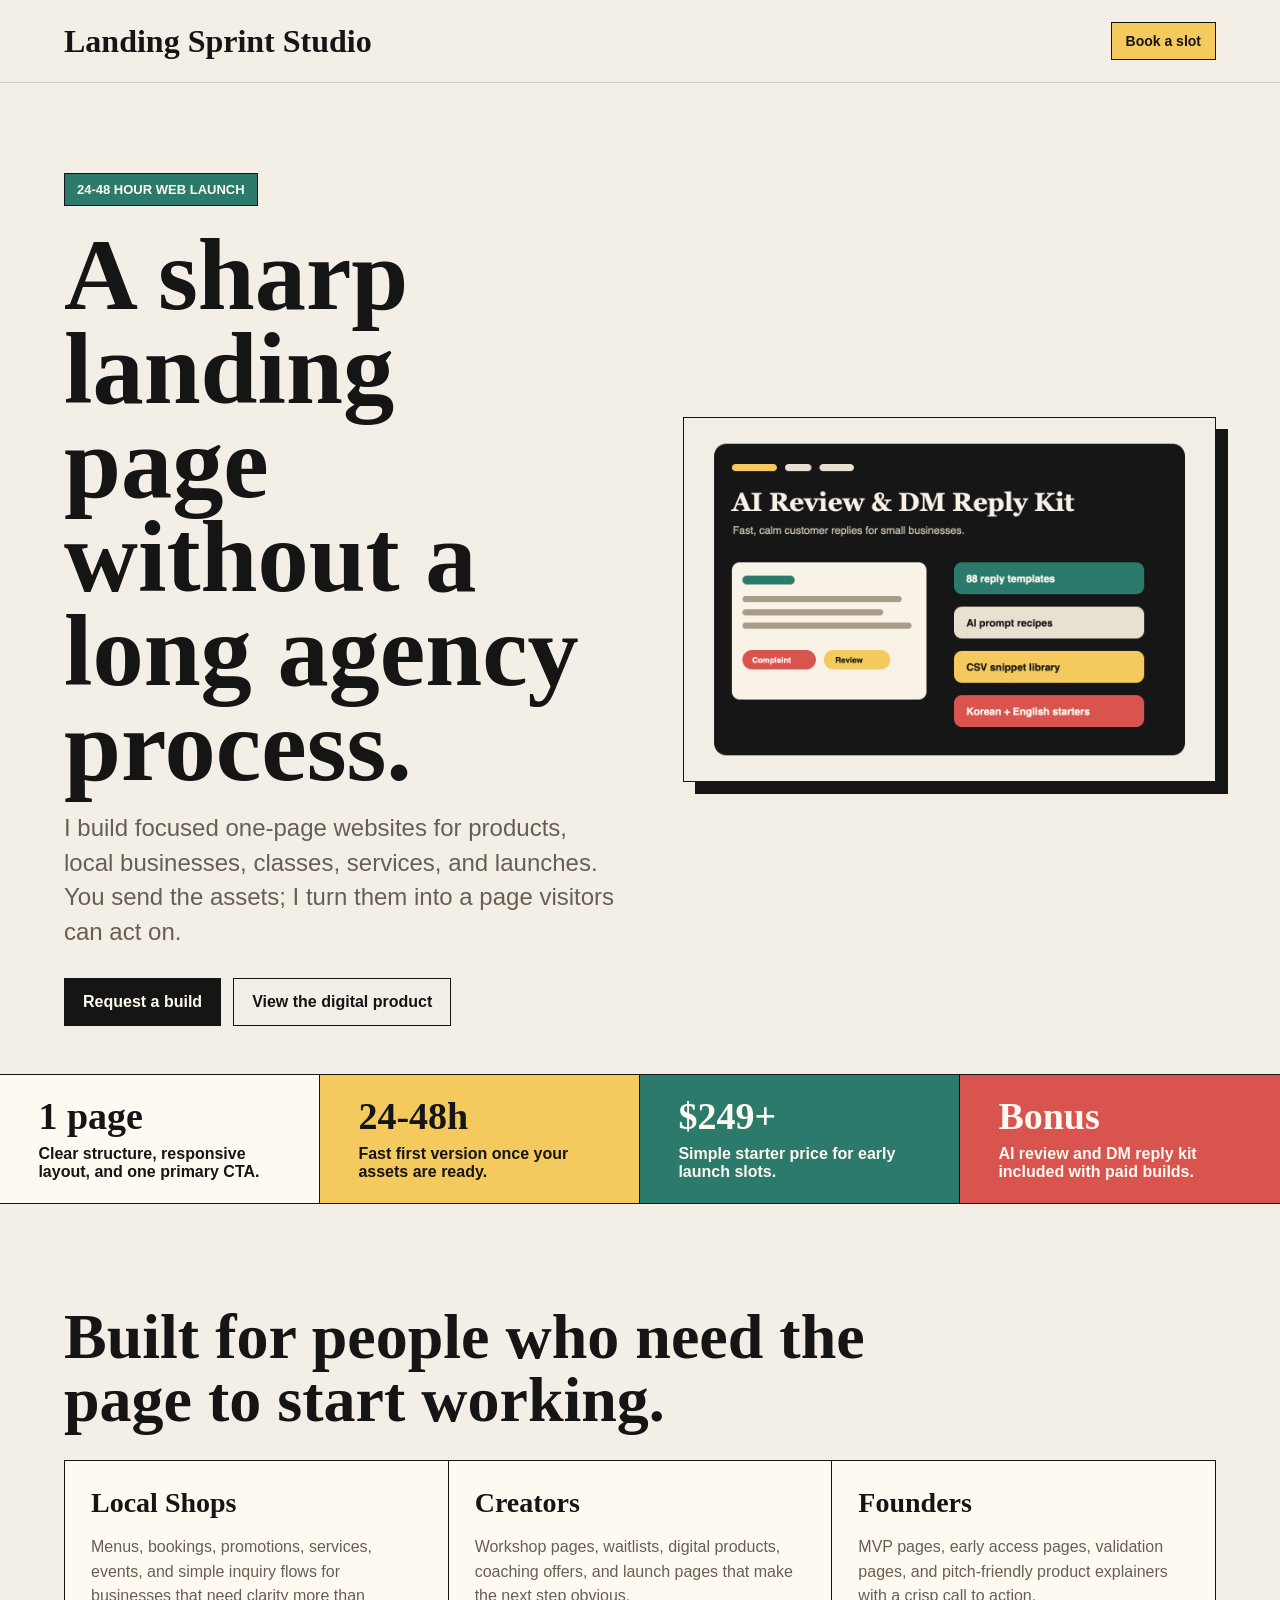
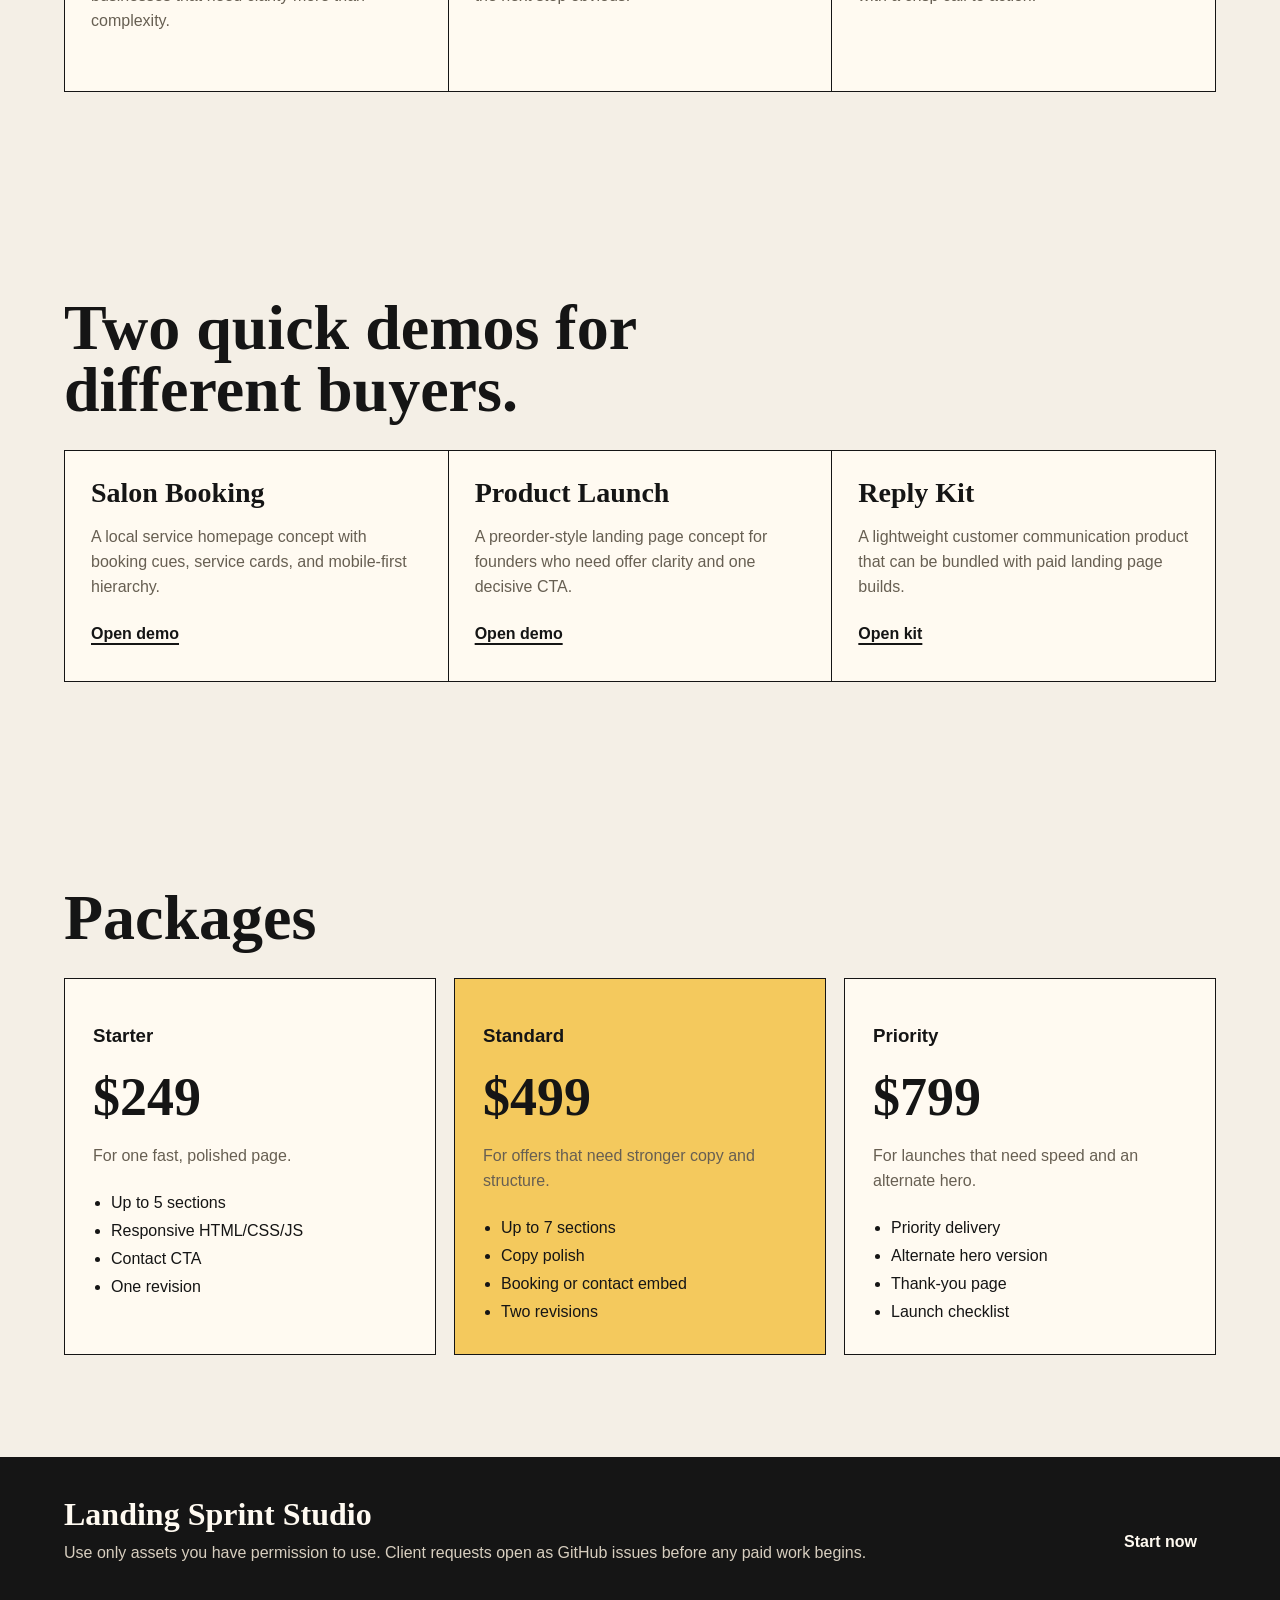
==== index.html @ 3323cf28 "Launch landing sprint revenue kit" ====
<!doctype html>
<html lang="en">
  <head>
    <meta charset="utf-8">
    <meta name="viewport" content="width=device-width, initial-scale=1">
    <title>24-Hour Landing Page Sprint</title>
    <meta name="description" content="Fast, polished landing pages and AI customer reply templates for small businesses.">
    <link rel="stylesheet" href="styles.css">
  </head>
  <body>
    <script>
      window.REQUEST_URL = "https://github.com/ycx1678/landing-sprint-studio/issues/new/choose";
    </script>
    <main class="page">
      <nav class="nav" aria-label="Main navigation">
        <div class="brand">Landing Sprint Studio</div>
        <a href="https://github.com/ycx1678/landing-sprint-studio/issues/new/choose">Book a slot</a>
      </nav>

      <section class="hero">
        <div>
          <span class="eyebrow">24-48 hour web launch</span>
          <h1>A sharp landing page without a long agency process.</h1>
          <p class="lead">
            I build focused one-page websites for products, local businesses, classes, services, and launches. You send the assets; I turn them into a page visitors can act on.
          </p>
          <div class="actions">
            <a class="button" href="https://github.com/ycx1678/landing-sprint-studio/issues/new/choose">Request a build</a>
            <a class="button secondary" href="revenue-kit/product/ai-review-dm-kit/README.md">View the digital product</a>
          </div>
        </div>
        <figure class="preview">
          <img src="revenue-kit/assets/review-kit-preview.png" alt="Preview of the AI Review and DM Reply Kit product">
        </figure>
      </section>

      <section class="strip" aria-label="Offer highlights">
        <div>
          <strong>1 page</strong>
          <span>Clear structure, responsive layout, and one primary CTA.</span>
        </div>
        <div>
          <strong>24-48h</strong>
          <span>Fast first version once your assets are ready.</span>
        </div>
        <div>
          <strong>$249+</strong>
          <span>Simple starter price for early launch slots.</span>
        </div>
        <div>
          <strong>Bonus</strong>
          <span>AI review and DM reply kit included with paid builds.</span>
        </div>
      </section>

      <section class="section">
        <h2>Built for people who need the page to start working.</h2>
        <div class="grid">
          <article class="tile">
            <h3>Local Shops</h3>
            <p>Menus, bookings, promotions, services, events, and simple inquiry flows for businesses that need clarity more than complexity.</p>
          </article>
          <article class="tile">
            <h3>Creators</h3>
            <p>Workshop pages, waitlists, digital products, coaching offers, and launch pages that make the next step obvious.</p>
          </article>
          <article class="tile">
            <h3>Founders</h3>
            <p>MVP pages, early access pages, validation pages, and pitch-friendly product explainers with a crisp call to action.</p>
          </article>
        </div>
      </section>

      <section class="section">
        <h2>Two quick demos for different buyers.</h2>
        <div class="grid">
          <article class="tile">
            <h3>Salon Booking</h3>
            <p>A local service homepage concept with booking cues, service cards, and mobile-first hierarchy.</p>
            <a class="text-link" href="portfolio/salon-booking/">Open demo</a>
          </article>
          <article class="tile">
            <h3>Product Launch</h3>
            <p>A preorder-style landing page concept for founders who need offer clarity and one decisive CTA.</p>
            <a class="text-link" href="portfolio/product-launch/">Open demo</a>
          </article>
          <article class="tile">
            <h3>Reply Kit</h3>
            <p>A lightweight customer communication product that can be bundled with paid landing page builds.</p>
            <a class="text-link" href="revenue-kit/product/ai-review-dm-kit/README.md">Open kit</a>
          </article>
        </div>
      </section>

      <section class="section" id="packages">
        <h2>Packages</h2>
        <div class="packages">
          <article class="package">
            <h3>Starter</h3>
            <div class="price">$249</div>
            <p>For one fast, polished page.</p>
            <ul>
              <li>Up to 5 sections</li>
              <li>Responsive HTML/CSS/JS</li>
              <li>Contact CTA</li>
              <li>One revision</li>
            </ul>
          </article>
          <article class="package featured">
            <h3>Standard</h3>
            <div class="price">$499</div>
            <p>For offers that need stronger copy and structure.</p>
            <ul>
              <li>Up to 7 sections</li>
              <li>Copy polish</li>
              <li>Booking or contact embed</li>
              <li>Two revisions</li>
            </ul>
          </article>
          <article class="package">
            <h3>Priority</h3>
            <div class="price">$799</div>
            <p>For launches that need speed and an alternate hero.</p>
            <ul>
              <li>Priority delivery</li>
              <li>Alternate hero version</li>
              <li>Thank-you page</li>
              <li>Launch checklist</li>
            </ul>
          </article>
        </div>
      </section>

      <footer class="footer">
        <div>
          <div class="brand">Landing Sprint Studio</div>
          <p>Use only assets you have permission to use. Client requests open as GitHub issues before any paid work begins.</p>
        </div>
        <a class="button" href="https://github.com/ycx1678/landing-sprint-studio/issues/new/choose">Start now</a>
      </footer>
    </main>
  </body>
</html>
---- styles.css ----
:root {
  --ink: #151515;
  --paper: #f4efe6;
  --paper-2: #fffaf1;
  --green: #2c7a6b;
  --red: #d9534f;
  --yellow: #f4c95d;
  --line: rgba(21, 21, 21, 0.16);
  --muted: #675f52;
}

* {
  box-sizing: border-box;
}

body {
  margin: 0;
  background: var(--paper);
  color: var(--ink);
  font-family: Avenir Next, Avenir, Helvetica, Arial, sans-serif;
}

a {
  color: inherit;
}

.page {
  min-height: 100vh;
}

.nav {
  display: flex;
  justify-content: space-between;
  align-items: center;
  gap: 16px;
  padding: 22px clamp(18px, 5vw, 72px);
  border-bottom: 1px solid var(--line);
}

.brand {
  font-family: Georgia, serif;
  font-size: clamp(22px, 3vw, 32px);
  font-weight: 700;
}

.nav a {
  text-decoration: none;
  font-weight: 700;
  font-size: 14px;
  padding: 10px 14px;
  border: 1px solid var(--ink);
  background: var(--yellow);
}

.hero {
  display: grid;
  grid-template-columns: minmax(0, 1.02fr) minmax(320px, 0.98fr);
  gap: clamp(28px, 5vw, 76px);
  align-items: center;
  padding: clamp(42px, 7vw, 96px) clamp(18px, 5vw, 72px) 48px;
}

.eyebrow {
  display: inline-flex;
  width: fit-content;
  padding: 8px 12px;
  border: 1px solid var(--ink);
  background: var(--green);
  color: var(--paper-2);
  font-size: 13px;
  font-weight: 800;
  letter-spacing: 0;
  text-transform: uppercase;
}

h1 {
  margin: 22px 0 18px;
  max-width: 840px;
  font-family: Georgia, serif;
  font-size: clamp(46px, 8vw, 116px);
  line-height: 0.92;
  letter-spacing: 0;
}

.lead {
  max-width: 670px;
  margin: 0 0 28px;
  color: var(--muted);
  font-size: clamp(18px, 2vw, 24px);
  line-height: 1.45;
}

.actions {
  display: flex;
  flex-wrap: wrap;
  gap: 12px;
  align-items: center;
}

.button {
  display: inline-flex;
  justify-content: center;
  align-items: center;
  min-height: 48px;
  padding: 13px 18px;
  border: 1px solid var(--ink);
  background: var(--ink);
  color: var(--paper-2);
  text-decoration: none;
  font-weight: 800;
}

.button.secondary {
  background: transparent;
  color: var(--ink);
}

.text-link {
  display: inline-flex;
  margin-top: 10px;
  color: var(--ink);
  font-weight: 900;
  text-decoration-thickness: 2px;
  text-underline-offset: 4px;
}

.preview {
  margin: 0;
  border: 1px solid var(--ink);
  background: var(--paper-2);
  box-shadow: 12px 12px 0 var(--ink);
}

.preview img {
  display: block;
  width: 100%;
  height: auto;
}

.strip {
  display: grid;
  grid-template-columns: repeat(4, 1fr);
  border-top: 1px solid var(--ink);
  border-bottom: 1px solid var(--ink);
}

.strip div {
  min-height: 112px;
  padding: 22px clamp(18px, 3vw, 42px);
  border-right: 1px solid var(--ink);
  background: var(--paper-2);
}

.strip div:nth-child(2) {
  background: var(--yellow);
}

.strip div:nth-child(3) {
  background: var(--green);
  color: var(--paper-2);
}

.strip div:nth-child(4) {
  border-right: 0;
  background: var(--red);
  color: var(--paper-2);
}

.strip strong {
  display: block;
  font-family: Georgia, serif;
  font-size: clamp(24px, 3vw, 38px);
  line-height: 1;
}

.strip span {
  display: block;
  margin-top: 10px;
  font-weight: 700;
}

.section {
  padding: clamp(48px, 8vw, 104px) clamp(18px, 5vw, 72px);
}

.section h2 {
  max-width: 820px;
  margin: 0 0 28px;
  font-family: Georgia, serif;
  font-size: clamp(34px, 5vw, 72px);
  line-height: 0.98;
}

.grid {
  display: grid;
  grid-template-columns: repeat(3, 1fr);
  gap: 1px;
  border: 1px solid var(--ink);
  background: var(--ink);
}

.tile {
  min-height: 230px;
  padding: 26px;
  background: var(--paper-2);
}

.tile h3 {
  margin: 0 0 16px;
  font-family: Georgia, serif;
  font-size: 28px;
}

.tile p,
.package p,
.footer p {
  color: var(--muted);
  line-height: 1.55;
}

.packages {
  display: grid;
  grid-template-columns: repeat(3, 1fr);
  gap: 18px;
}

.package {
  border: 1px solid var(--ink);
  background: var(--paper-2);
  padding: 28px;
}

.package.featured {
  background: var(--yellow);
}

.price {
  font-family: Georgia, serif;
  font-size: 54px;
  font-weight: 700;
}

.package ul {
  margin: 20px 0 0;
  padding-left: 18px;
  line-height: 1.75;
}

.footer {
  display: grid;
  grid-template-columns: 1fr auto;
  gap: 24px;
  align-items: end;
  padding: 38px clamp(18px, 5vw, 72px);
  border-top: 1px solid var(--ink);
  background: var(--ink);
  color: var(--paper-2);
}

.footer p {
  margin: 8px 0 0;
  color: #d7cebf;
}

@media (max-width: 900px) {
  .hero,
  .packages,
  .grid,
  .strip,
  .footer {
    grid-template-columns: 1fr;
  }

  .strip div {
    border-right: 0;
    border-bottom: 1px solid var(--ink);
  }

  .strip div:last-child {
    border-bottom: 0;
  }

  .preview {
    box-shadow: 8px 8px 0 var(--ink);
  }
}

@media (max-width: 520px) {
  .nav {
    align-items: flex-start;
    flex-direction: column;
  }

  .actions {
    flex-direction: column;
    align-items: stretch;
  }

  .button {
    width: 100%;
  }
}
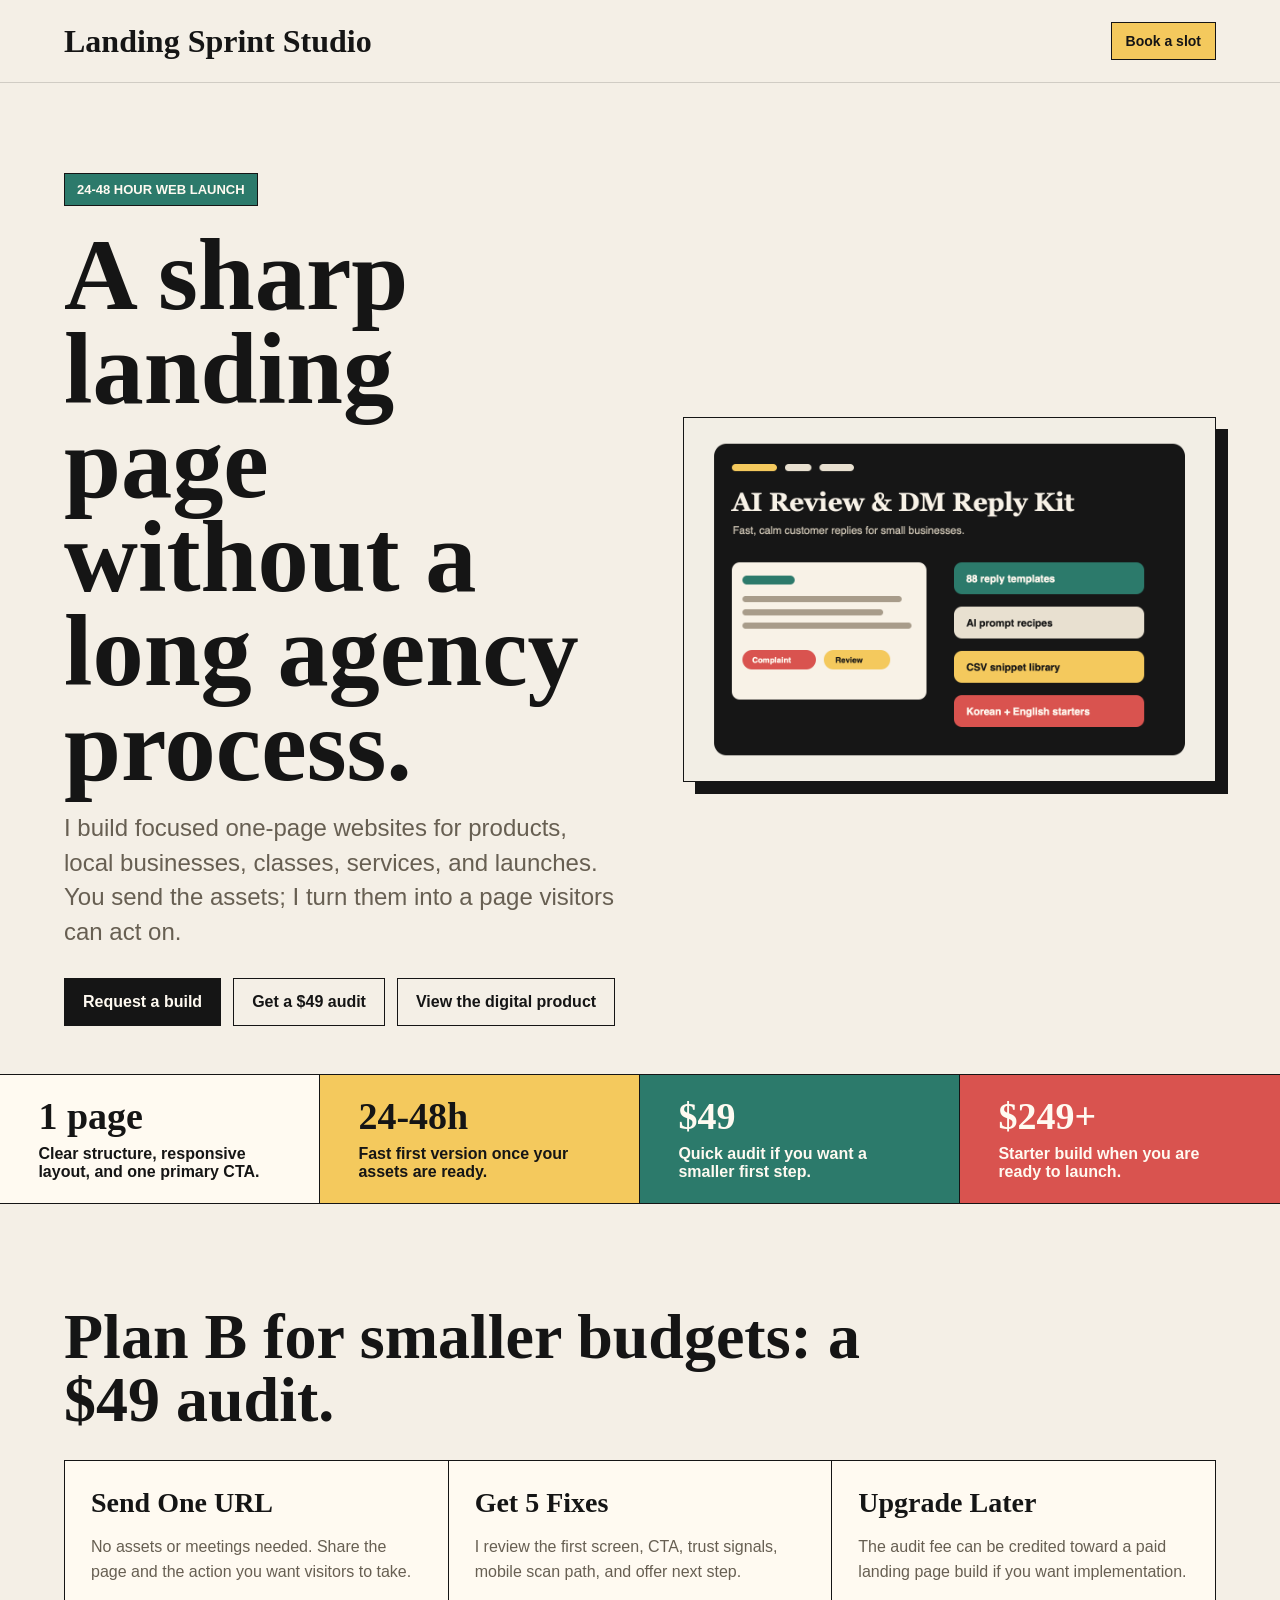
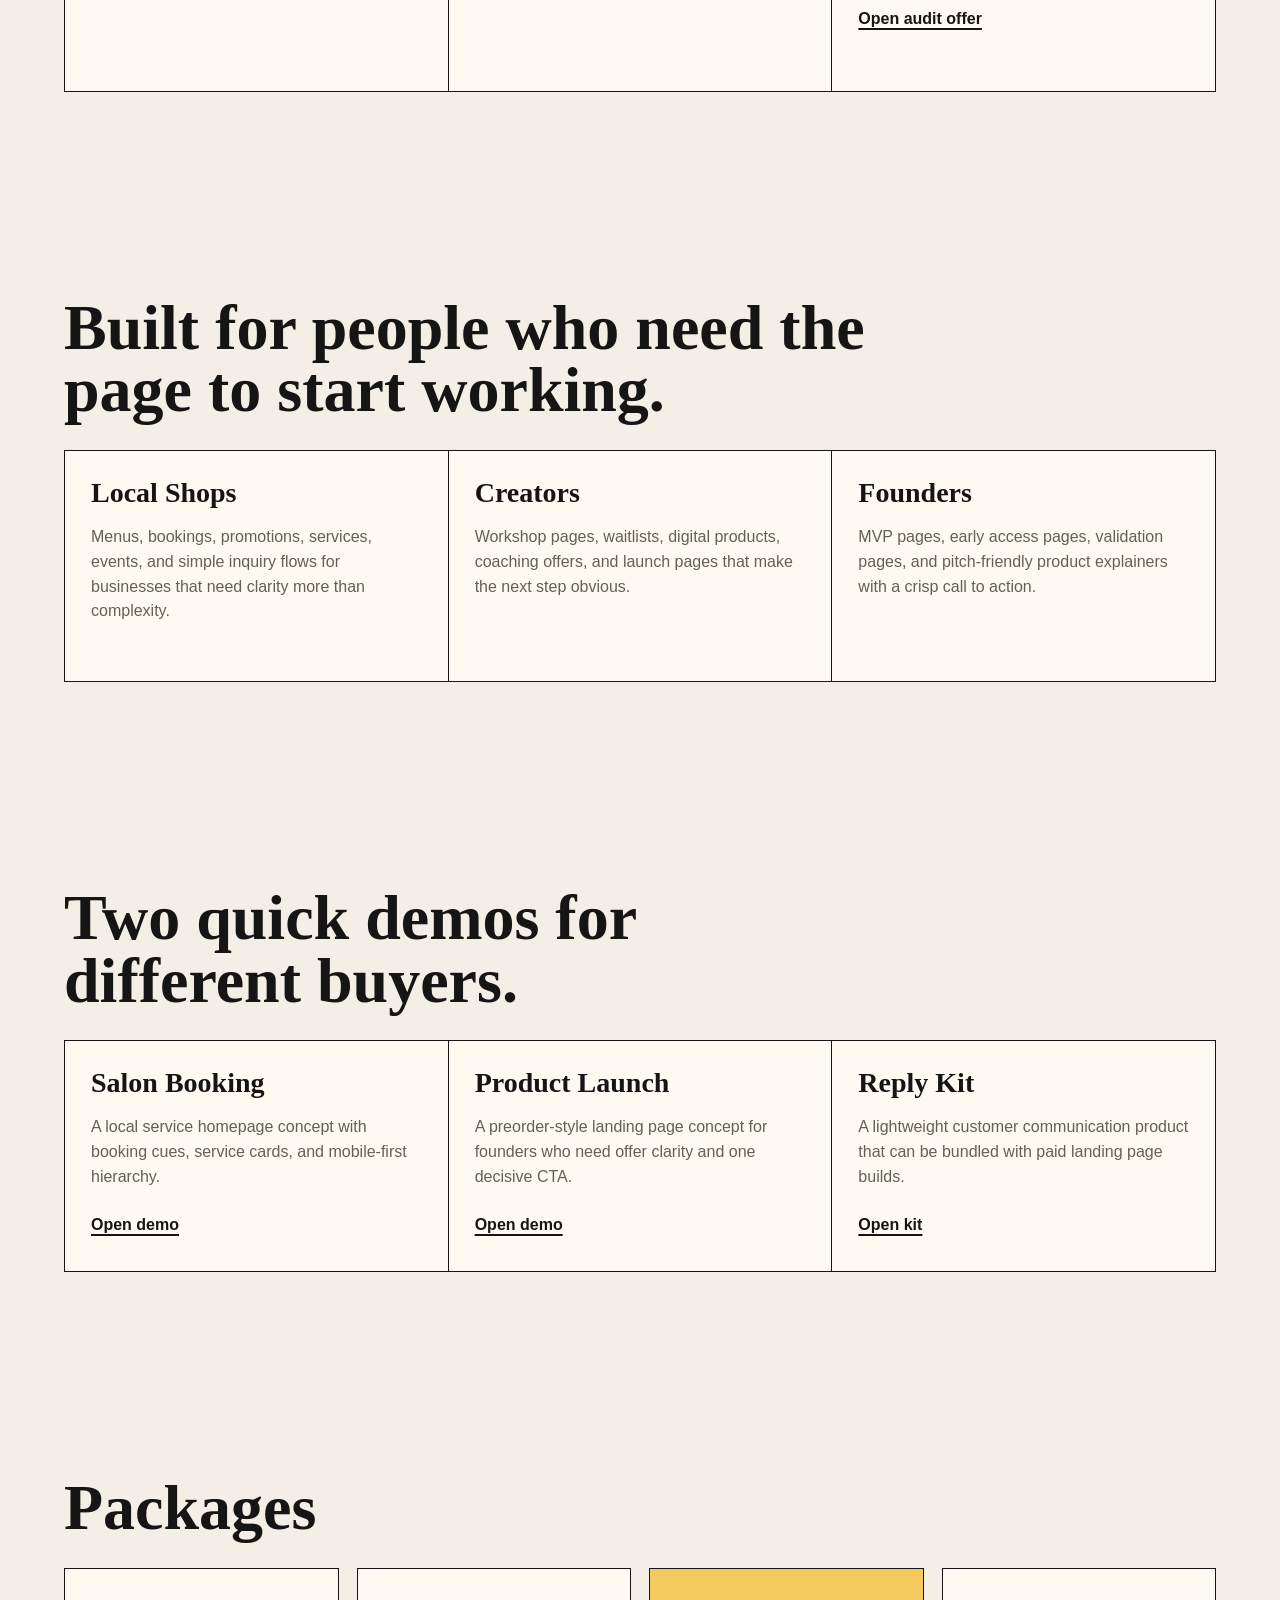
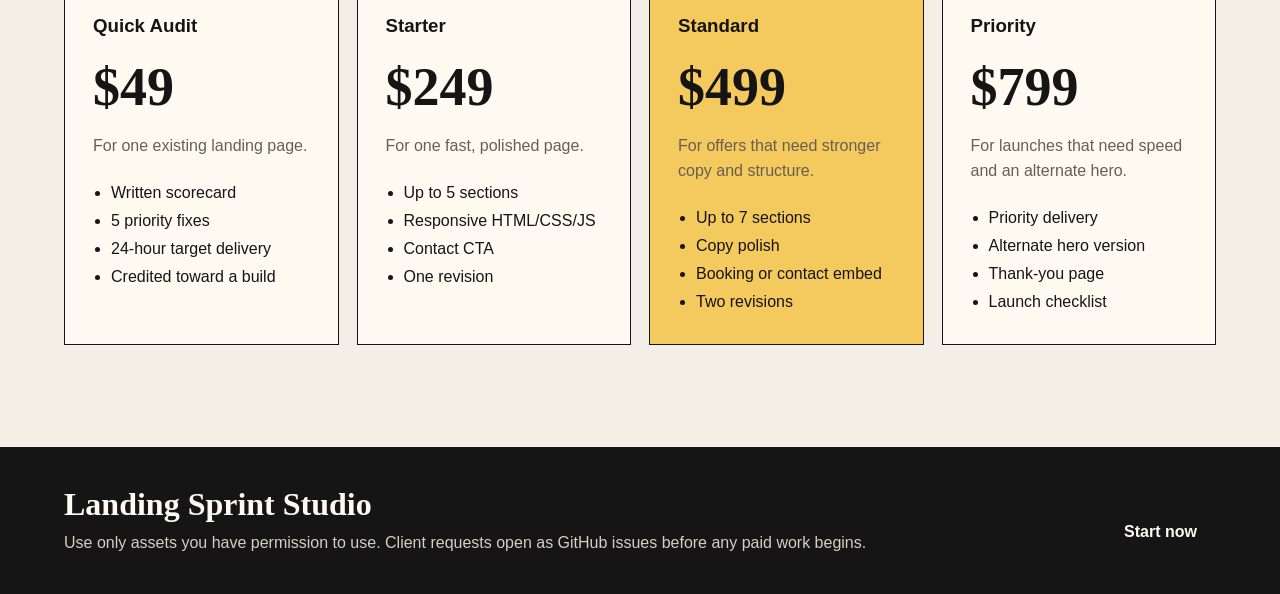
==== commit 8140306b: "Add Plan B landing page audit offer" ====
--- a/index.html
+++ b/index.html
@@ -5,7 +5,46 @@
     <meta name="viewport" content="width=device-width, initial-scale=1">
     <title>24-Hour Landing Page Sprint</title>
     <meta name="description" content="Fast, polished landing pages and AI customer reply templates for small businesses.">
+    <meta property="og:title" content="Landing Sprint Studio">
+    <meta property="og:description" content="24-48 hour responsive landing pages for small businesses, creators, and product launches.">
+    <meta property="og:type" content="website">
+    <meta property="og:url" content="https://ycx1678.github.io/landing-sprint-studio/">
+    <meta property="og:image" content="https://ycx1678.github.io/landing-sprint-studio/revenue-kit/assets/review-kit-preview.png">
+    <meta name="twitter:card" content="summary_large_image">
     <link rel="stylesheet" href="styles.css">
+    <script type="application/ld+json">
+      {
+        "@context": "https://schema.org",
+        "@type": "ProfessionalService",
+        "name": "Landing Sprint Studio",
+        "url": "https://ycx1678.github.io/landing-sprint-studio/",
+        "description": "Fast, responsive landing page design and development for small businesses, creators, and product launches.",
+        "areaServed": "Worldwide",
+        "offers": [
+          {
+            "@type": "Offer",
+            "name": "Quick Landing Page Audit",
+            "price": "49",
+            "priceCurrency": "USD",
+            "availability": "https://schema.org/InStock"
+          },
+          {
+            "@type": "Offer",
+            "name": "Starter Landing Page Sprint",
+            "price": "249",
+            "priceCurrency": "USD",
+            "availability": "https://schema.org/InStock"
+          },
+          {
+            "@type": "Offer",
+            "name": "Standard Landing Page Sprint",
+            "price": "499",
+            "priceCurrency": "USD",
+            "availability": "https://schema.org/InStock"
+          }
+        ]
+      }
+    </script>
   </head>
   <body>
     <script>
@@ -26,7 +65,8 @@
           </p>
           <div class="actions">
             <a class="button" href="https://github.com/ycx1678/landing-sprint-studio/issues/new/choose">Request a build</a>
-            <a class="button secondary" href="revenue-kit/product/ai-review-dm-kit/README.md">View the digital product</a>
+            <a class="button secondary" href="services/landing-page-audit/">Get a $49 audit</a>
+            <a class="button secondary" href="products/ai-review-dm-kit/">View the digital product</a>
           </div>
         </div>
         <figure class="preview">
@@ -44,12 +84,31 @@
           <span>Fast first version once your assets are ready.</span>
         </div>
         <div>
+          <strong>$49</strong>
+          <span>Quick audit if you want a smaller first step.</span>
+        </div>
+        <div>
           <strong>$249+</strong>
-          <span>Simple starter price for early launch slots.</span>
-        </div>
-        <div>
-          <strong>Bonus</strong>
-          <span>AI review and DM reply kit included with paid builds.</span>
+          <span>Starter build when you are ready to launch.</span>
+        </div>
+      </section>
+
+      <section class="section">
+        <h2>Plan B for smaller budgets: a $49 audit.</h2>
+        <div class="grid">
+          <article class="tile">
+            <h3>Send One URL</h3>
+            <p>No assets or meetings needed. Share the page and the action you want visitors to take.</p>
+          </article>
+          <article class="tile">
+            <h3>Get 5 Fixes</h3>
+            <p>I review the first screen, CTA, trust signals, mobile scan path, and offer next step.</p>
+          </article>
+          <article class="tile">
+            <h3>Upgrade Later</h3>
+            <p>The audit fee can be credited toward a paid landing page build if you want implementation.</p>
+            <a class="text-link" href="services/landing-page-audit/">Open audit offer</a>
+          </article>
         </div>
       </section>
 
@@ -87,7 +146,7 @@
           <article class="tile">
             <h3>Reply Kit</h3>
             <p>A lightweight customer communication product that can be bundled with paid landing page builds.</p>
-            <a class="text-link" href="revenue-kit/product/ai-review-dm-kit/README.md">Open kit</a>
+            <a class="text-link" href="products/ai-review-dm-kit/">Open kit</a>
           </article>
         </div>
       </section>
@@ -95,6 +154,17 @@
       <section class="section" id="packages">
         <h2>Packages</h2>
         <div class="packages">
+          <article class="package">
+            <h3>Quick Audit</h3>
+            <div class="price">$49</div>
+            <p>For one existing landing page.</p>
+            <ul>
+              <li>Written scorecard</li>
+              <li>5 priority fixes</li>
+              <li>24-hour target delivery</li>
+              <li>Credited toward a build</li>
+            </ul>
+          </article>
           <article class="package">
             <h3>Starter</h3>
             <div class="price">$249</div>
--- a/styles.css
+++ b/styles.css
@@ -220,7 +220,7 @@
 
 .packages {
   display: grid;
-  grid-template-columns: repeat(3, 1fr);
+  grid-template-columns: repeat(4, 1fr);
   gap: 18px;
 }
 
@@ -255,6 +255,45 @@
   border-top: 1px solid var(--ink);
   background: var(--ink);
   color: var(--paper-2);
+}
+
+.audit-preview {
+  min-height: 520px;
+  display: grid;
+  place-items: center;
+  padding: clamp(18px, 4vw, 44px);
+  background: var(--ink);
+}
+
+.audit-card {
+  width: min(100%, 520px);
+  border: 1px solid var(--ink);
+  background: var(--paper-2);
+  padding: clamp(24px, 4vw, 42px);
+}
+
+.audit-card span {
+  display: inline-block;
+  margin-bottom: 18px;
+  padding: 8px 12px;
+  border: 1px solid var(--ink);
+  background: var(--yellow);
+  font-weight: 900;
+}
+
+.audit-card strong {
+  display: block;
+  font-family: Georgia, serif;
+  font-size: clamp(32px, 4vw, 54px);
+  line-height: 1;
+}
+
+.audit-card ul {
+  margin: 24px 0 0;
+  padding-left: 20px;
+  color: var(--muted);
+  font-weight: 800;
+  line-height: 1.8;
 }
 
 .footer p {
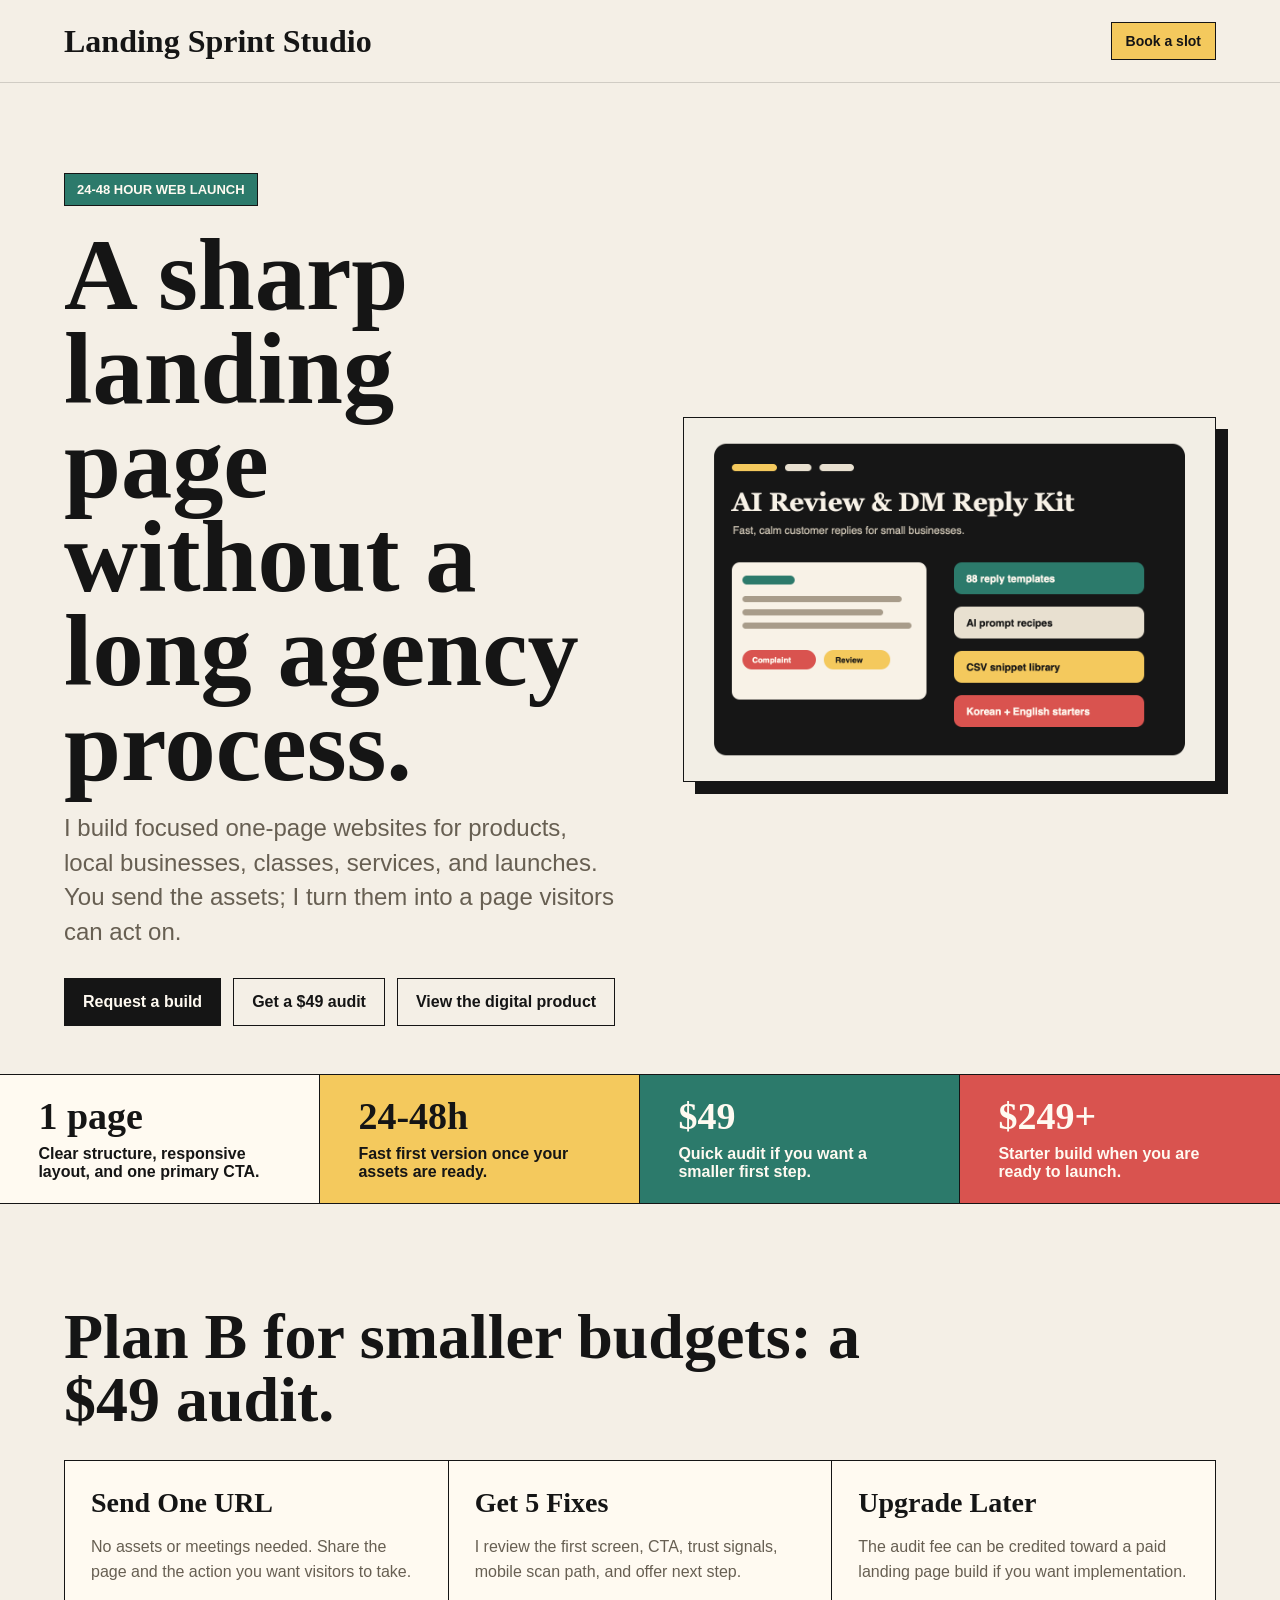
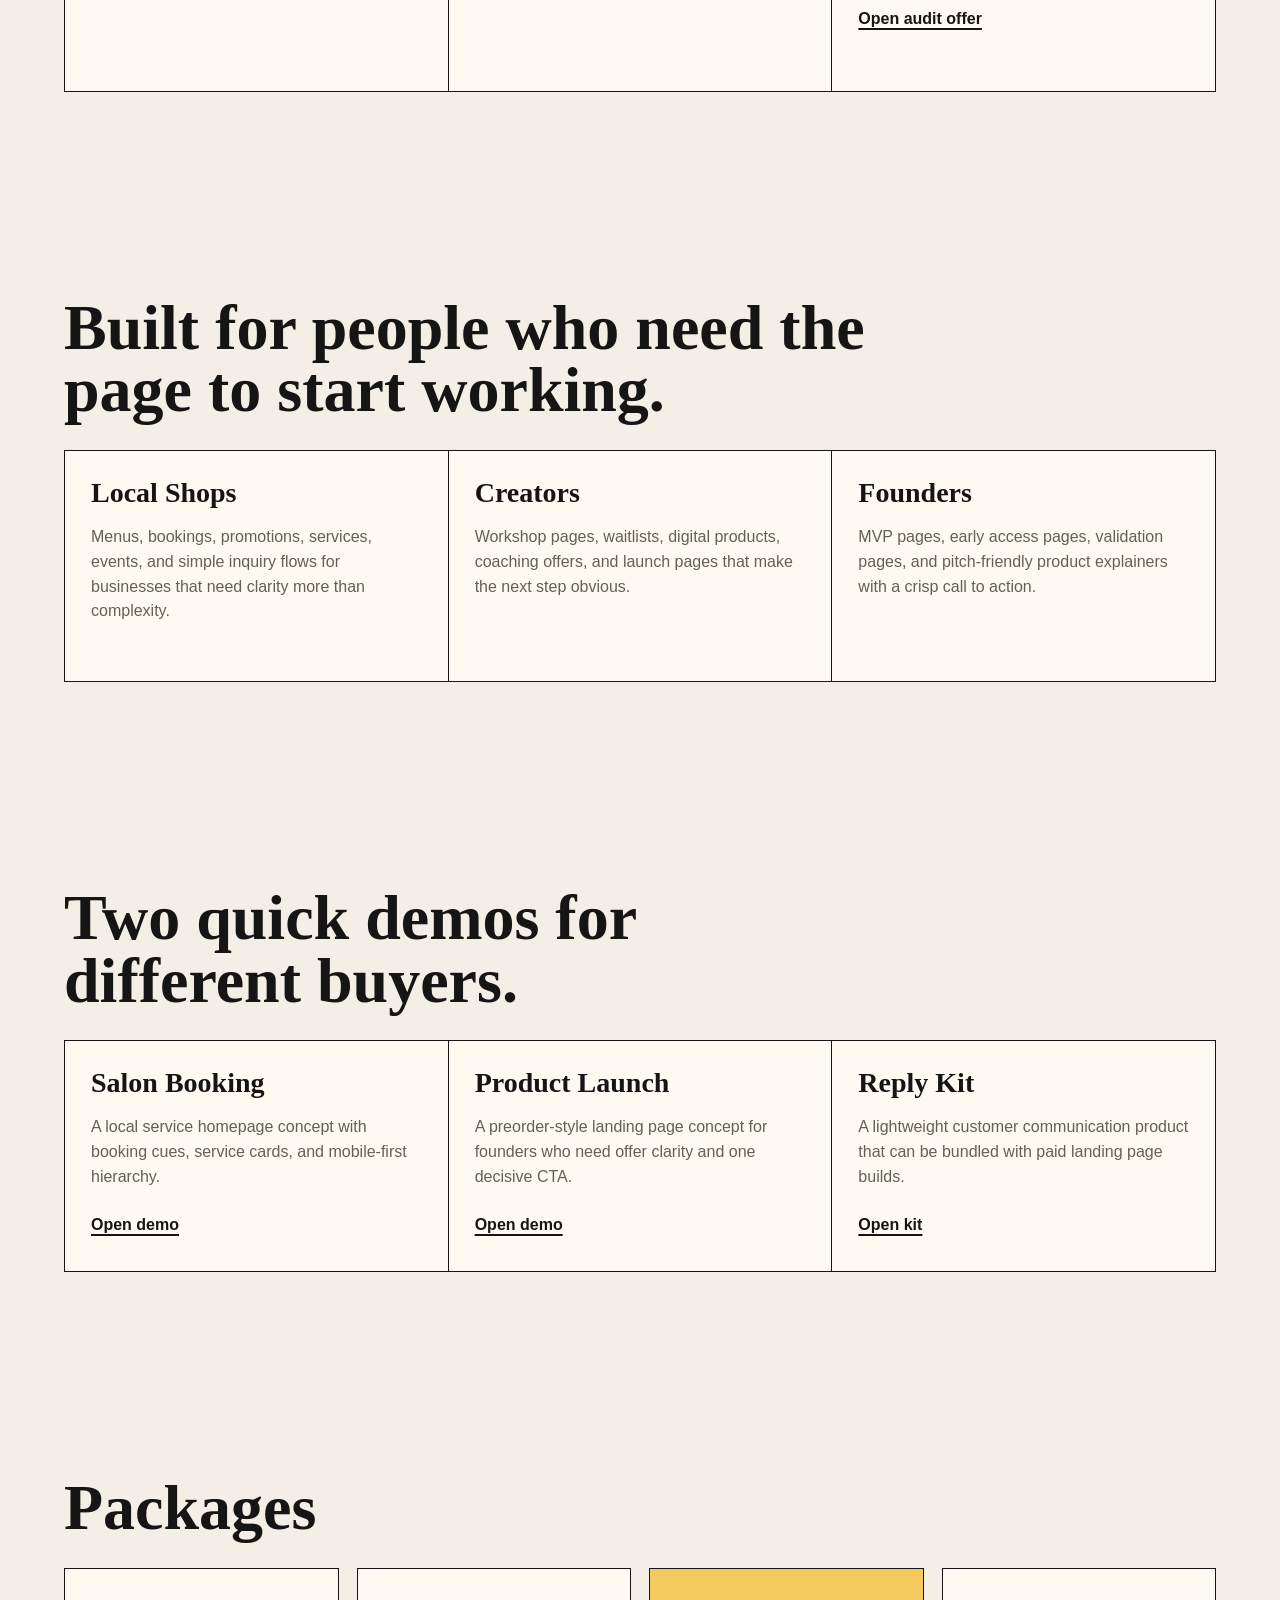
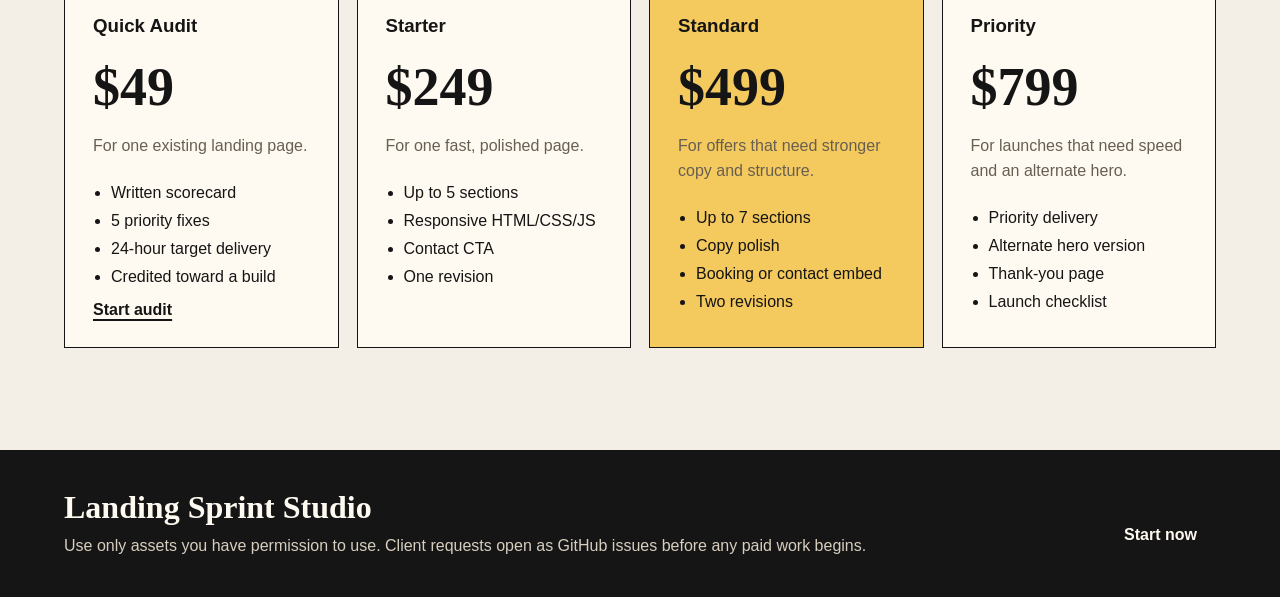
==== commit 76d16aa7: "Add checkout bridge for audit offer" ====
--- a/index.html
+++ b/index.html
@@ -65,7 +65,7 @@
           </p>
           <div class="actions">
             <a class="button" href="https://github.com/ycx1678/landing-sprint-studio/issues/new/choose">Request a build</a>
-            <a class="button secondary" href="services/landing-page-audit/">Get a $49 audit</a>
+            <a class="button secondary" href="checkout/audit/">Get a $49 audit</a>
             <a class="button secondary" href="products/ai-review-dm-kit/">View the digital product</a>
           </div>
         </div>
@@ -164,6 +164,7 @@
               <li>24-hour target delivery</li>
               <li>Credited toward a build</li>
             </ul>
+            <a class="text-link" href="checkout/audit/">Start audit</a>
           </article>
           <article class="package">
             <h3>Starter</h3>
